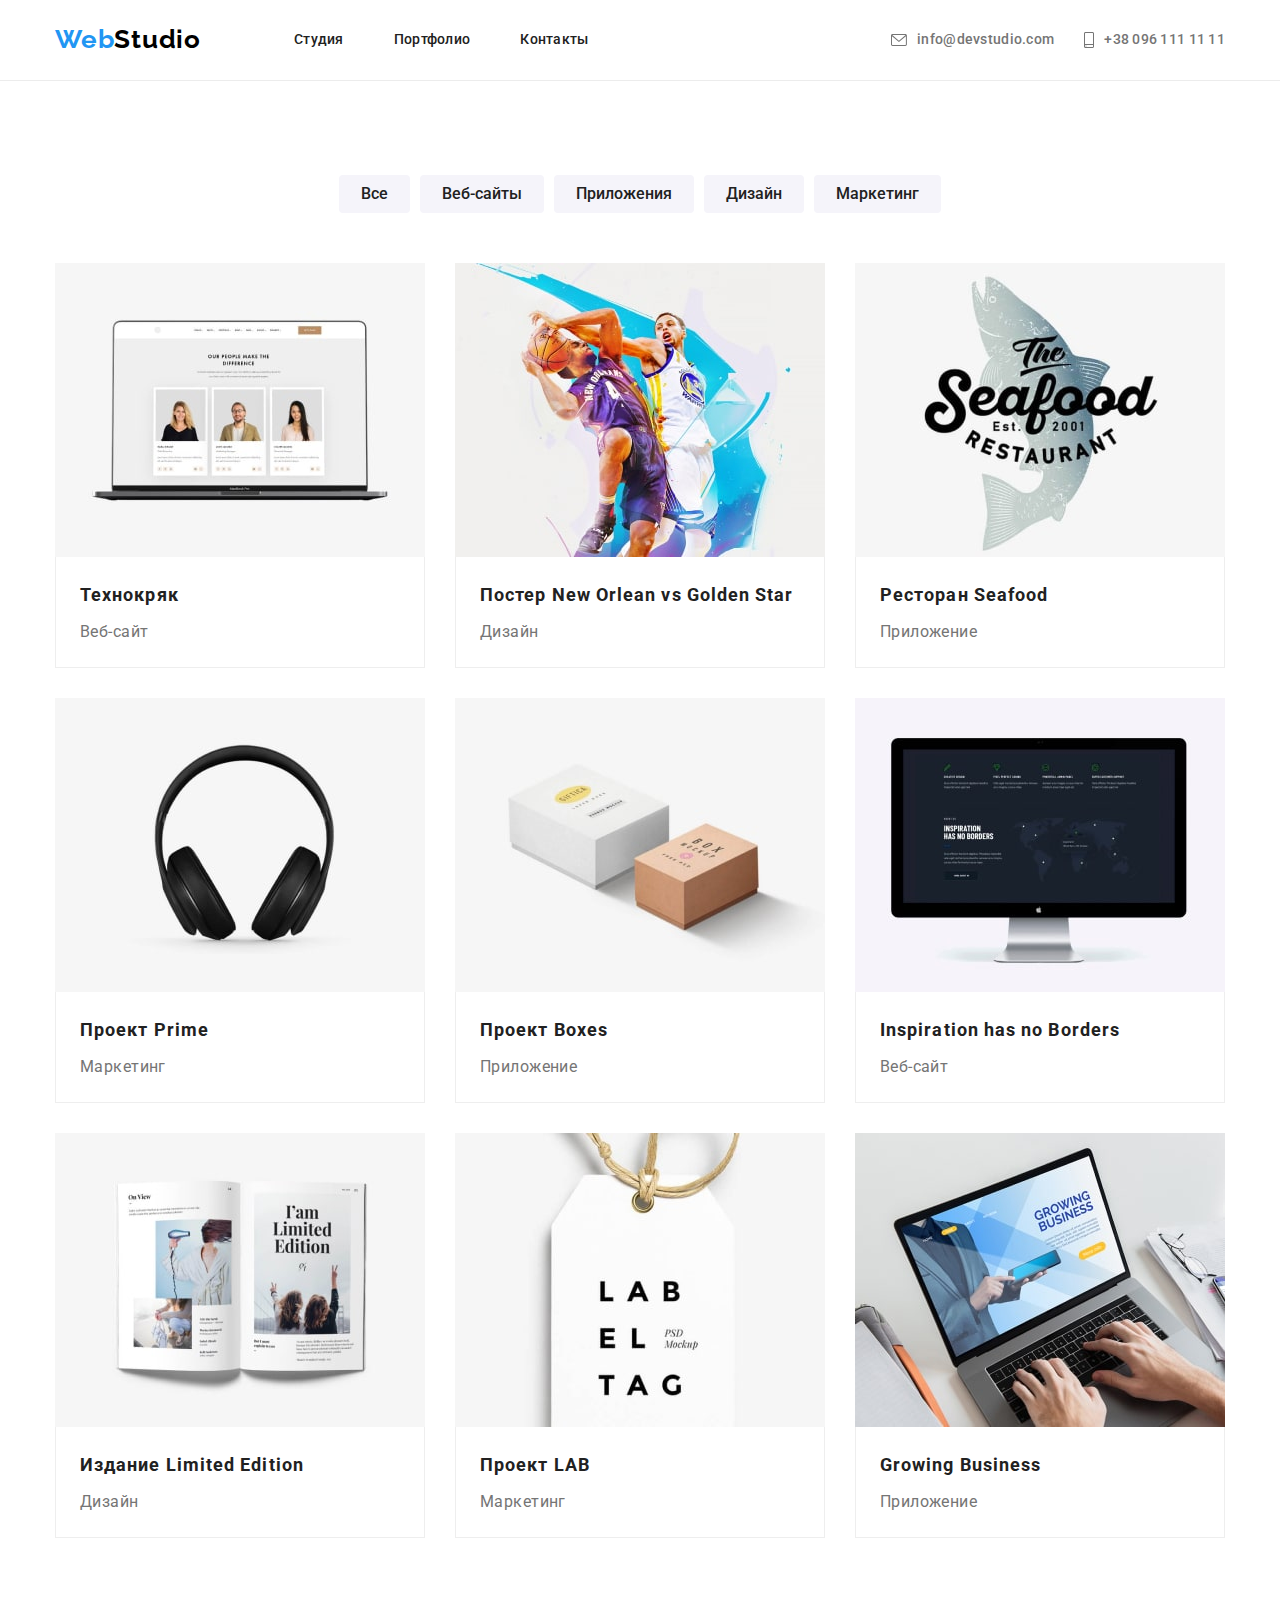
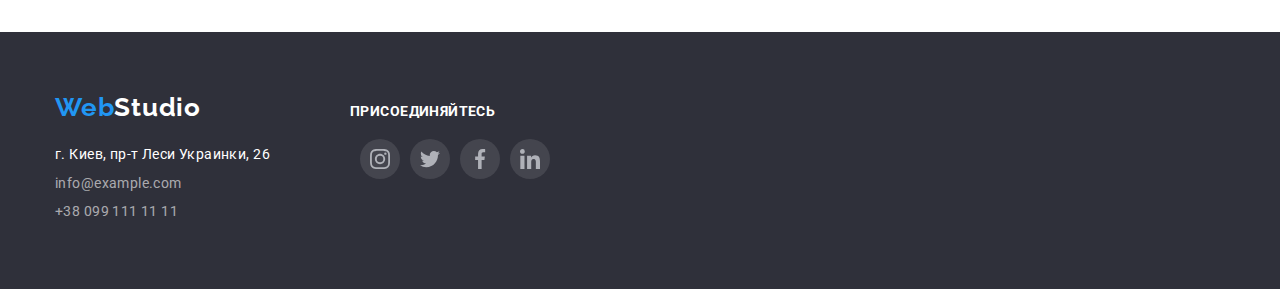
==== portfolio.html @ e2153cbf "copy project" ====
<!DOCTYPE html>
<html lang="ru">
  <head>
    <meta charset="UTF-8" />
    <meta http-equiv="X-UA-Compatible" content="IE=edge" />
    <meta name="viewport" content="width=device-width, initial-scale=1.0" />
    <link rel="preconnect" href="https://fonts.googleapis.com" />
    <link rel="preconnect" href="https://fonts.gstatic.com" crossorigin />
    <link
      href="https://fonts.googleapis.com/css2?family=Montserrat:wght@400;700&family=Raleway:wght@700&family=Roboto:wght@400;500;700;900&display=swap"
      rel="stylesheet"
    />
    <link
      rel="stylesheet"
      href="https://cdnjs.cloudflare.com/ajax/libs/modern-normalize/1.1.0/modern-normalize.min.css"
      integrity="sha512-wpPYUAdjBVSE4KJnH1VR1HeZfpl1ub8YT/NKx4PuQ5NmX2tKuGu6U/JRp5y+Y8XG2tV+wKQpNHVUX03MfMFn9Q=="
      crossorigin="anonymous"
      referrerpolicy="no-referrer"
    />
    <link rel="stylesheet" href="./css/styles.css" />
    <title>Portfolio</title>
  </head>
  <body>
    <header class="header">
      <div class="menu container">
        <!-- Logo -->
        <a class="link logo" href="./index.html"
          >Web<span class="header-logo logo-black">Studio</span></a
        >
        <nav class="nav">
          <!-- Navigation -->
          <ul class="nav-list list">
            <li class="nav-item">
              <a class="link" href="./index.html">Студия</a>
            </li>
            <li class="nav-item">
              <a class="link" href="./portfolio.html">Портфолио</a>
            </li>

            <li class="nav-item"><a class="link" href="">Контакты</a></li>
          </ul>
        </nav>
        <ul class="auth-list list">
          <!-- email -->
          <li class="auth-item">
            <a class="link" href="mailto:info@devstudio.com">
              <svg class="auth-icon" width="16" height="12">
                <use href="./images/icons/icons.svg#icon-mail"></use>
              </svg>
              info@devstudio.com</a
            >
          </li>

          <!-- Phone -->
          <li class="auth-item">
            <a class="link" href="tel:+380961111111">
              <svg class="auth-icon" width="10" height="16">
                <use href="./images/icons/icons.svg#icon-phone"></use>
              </svg>
              +38 096 111 11 11</a
            >
          </li>
        </ul>
      </div>
    </header>
    <main>
      <section class="portfolio section">
        <div class="container">
          <h1 class="visually-hidden">Портфолио</h1>
          <!-- filter -->
          <ul class="filter-list list">
            <li class="filter-item">
              <button class="filter-button" type="button">Все</button>
            </li>
            <li class="filter-item">
              <button class="filter-button" type="button">Веб-сайты</button>
            </li>
            <li class="filter-item">
              <button class="filter-button" type="button">Приложения</button>
            </li>
            <li class="filter-item">
              <button class="filter-button" type="button">Дизайн</button>
            </li>
            <li class="filter-item">
              <button class="filter-button" type="button">Маркетинг</button>
            </li>
          </ul>
          <!-- cards -->
          <ul class="portfolio-list list card-set">
            <li class="portfolio-item card-item">
              <a
                class="portfolio-link link"
                href=""
                target="_blank"
                rel="noopener nofollow noreferrer"
              >
                <img src="./images/portfolio/tehnokryak.jpg" alt="" />
                <div class="card-text">
                  <h2 class="portfolio-title title">Технокряк</h2>
                  <p>Веб-сайт</p>
                </div>
              </a>
            </li>

            <li class="portfolio-item card-item">
              <a
                class="portfolio-link link"
                href=""
                target="_blank"
                rel="noopener nofollow noreferrer"
              >
                <img src="./images/portfolio/new-orlean.jpg" alt="" />
                <div class="card-text">
                  <h2 class="portfolio-title title">Постер New Orlean vs Golden Star</h2>
                  <p>Дизайн</p>
                </div>
              </a>
            </li>

            <li class="portfolio-item card-item">
              <a
                class="portfolio-link link"
                href=""
                target="_blank"
                rel="noopener nofollow noreferrer"
              >
                <img src="./images/portfolio/seafood.jpg" alt="" />
                <div class="card-text">
                  <h2 class="portfolio-title title">Ресторан Seafood</h2>
                  <p>Приложение</p>
                </div>
              </a>
            </li>
            <li class="portfolio-item card-item">
              <a
                class="portfolio-link link"
                href=""
                target="_blank"
                rel="noopener nofollow noreferrer"
              >
                <img src="./images/portfolio/prime.jpg" alt="" />
                <div class="card-text">
                  <h2 class="portfolio-title title">Проект Prime</h2>
                  <p>Маркетинг</p>
                </div>
              </a>
            </li>

            <li class="portfolio-item card-item">
              <a
                class="portfolio-link link"
                href=""
                target="_blank"
                rel="noopener nofollow noreferrer"
              >
                <img src="./images/portfolio/boxes.jpg" alt="" />
                <div class="card-text">
                  <h2 class="portfolio-title title">Проект Boxes</h2>
                  <p>Приложение</p>
                </div>
              </a>
            </li>

            <li class="portfolio-item card-item">
              <a
                class="portfolio-link link"
                href=""
                target="_blank"
                rel="noopener nofollow noreferrer"
              >
                <img src="./images/portfolio/inspiration.jpg" alt="" />
                <div class="card-text">
                  <h2 class="portfolio-title title">Inspiration has no Borders</h2>
                  <p>Веб-сайт</p>
                </div>
              </a>
            </li>

            <li class="portfolio-item card-item">
              <a
                class="portfolio-link link"
                href=""
                target="_blank"
                rel="noopener nofollow noreferrer"
              >
                <img src="./images/portfolio/limited-edition.jpg" alt="" />
                <div class="card-text">
                  <h2 class="portfolio-title title">Издание Limited Edition</h2>
                  <p>Дизайн</p>
                </div>
              </a>
            </li>

            <li class="portfolio-item card-item">
              <a
                class="portfolio-link link"
                href=""
                target="_blank"
                rel="noopener nofollow noreferrer"
              >
                <img src="./images/portfolio/lab.jpg" alt="" />
                <div class="card-text">
                  <h2 class="portfolio-title title">Проект LAB</h2>
                  <p>Маркетинг</p>
                </div>
              </a>
            </li>

            <li class="portfolio-item card-item">
              <a
                class="portfolio-link link"
                href=""
                target="_blank"
                rel="noopener nofollow noreferrer"
              >
                <img src="./images/portfolio/growing-business.jpg" alt="" />
                <div class="card-text">
                  <h2 class="portfolio-title title">Growing Business</h2>
                  <p>Приложение</p>
                </div>
              </a>
            </li>
          </ul>
        </div>
      </section>
    </main>
    <footer class="footer">
      <div class="container footer-columns">
        <div class="adress-column">
          <!-- Logo -->
          <a class="footer-logo link logo" href="./index.html"
            >Web<span class="logo-white">Studio</span></a
          >

          <!-- Address -->
          <address class="address">
            <ul class="list address-list">
              <li class="item">
                <a
                  class="address-link link"
                  href="https://goo.gl/maps/jnasmkMAZztD2F1y9"
                  target="_blank"
                  rel="noopener nofollow noreferrer"
                  >г. Киев, пр-т Леси Украинки, 26</a
                >
              </li>
              <li class="item">
                <a class="address-link link" href="mailto:info@example.com">info@example.com</a>
              </li>
              <!-- Phone -->
              <li class="item">
                <a class="address-link link" href="tel:+380991111111">+38 099 111 11 11</a>
              </li>
            </ul>
          </address>
        </div>
        <div class="social-column">
          <h2 class="title">присоединяйтесь</h2>
          <!-- <div class="social"> -->
          <ul class="social-list list">
            <li class="item">
              <a
                class="circle"
                href="https://www.instagram.com/"
                target="_blank"
                rel="noopener noreferrer"
              >
                <svg class="social-icon">
                  <use href="./images/icons/icons.svg#icon-instagram"></use>
                </svg>
              </a>
            </li>

            <li class="item">
              <a
                class="circle"
                href="https://twitter.com/"
                target="_blank"
                rel="noopener noreferrer"
              >
                <svg class="social-icon">
                  <use href="./images/icons/icons.svg#icon-twitter"></use>
                </svg>
              </a>
            </li>

            <li class="item">
              <a
                class="circle"
                href="https://www.facebook.com/"
                target="_blank"
                rel="noopener noreferrer"
              >
                <svg class="social-icon">
                  <use href="./images/icons/icons.svg#icon-facebook"></use>
                </svg>
              </a>
            </li>

            <li class="item">
              <a
                class="circle"
                href="https://www.linkedin.com/"
                target="_blank"
                rel="noopener noreferrer"
              >
                <svg class="social-icon">
                  <use href="./images/icons/icons.svg#icon-linkedin"></use>
                </svg>
              </a>
            </li>
          </ul>
          <!-- </div> -->
        </div>
      </div>
    </footer>
  </body>
</html>
---- css/styles.css ----
*,
*::before,
*::after {
  box-sizing: border-box;
}
/* Variables */
:root {
  /* Color Palet */
  --icon-gray: #afb1b8;
  --background-white: #ffffff;
  --background-white-transperent: rgba(255, 255, 255, 0.1);
  --background-light-gray: #f5f4fa;
  --background-dark-gray: #2f303a;
  --text-black: #000000;
  --text-white: #ffffff;
  --text-gray: #757575;
  --text-dark-gray: #212121;
  --text-gray-alfa: rgba(255, 255, 255, 0.6);
  --accent: #2196f3;
  --accent-hover: #188ce8;
  --font-main: Roboto, sans-serif;
  --font-decor: Raleway, Segoe UI, sans-serif;
  --border-gray: rgba(236, 236, 236, 1);
  --card-gap: 30px;
  --shadow: 0px 1px 3px rgba(0, 0, 0, 0.12), 0px 1px 1px rgba(0, 0, 0, 0.14),
    0px 2px 1px rgba(0, 0, 0, 0.2);

  --card-shadow: 0px 1px 1px rgba(0, 0, 0, 0.12), 0px 4px 4px rgba(0, 0, 0, 0.06),
    1px 4px 6px rgba(0, 0, 0, 0.16);
}

/* Fonts Palet*/
/* 
font-family: 'Raleway';
font-style: normal;
font-weight: 700; logo

font-family: 'Roboto';
font-style: normal;
font-weight: 400; p address
font-weight: 500; link h3
font-weight: 700; button h2 h3
font-weight: 900; h1 */
/* ----------------------------------------------------------------------------------------------------------------------- */
.container {
  width: 1200px;
  padding: 0px 15px;
  margin-left: auto;
  margin-right: auto;
  /* outline: solid tomato; */
}
body {
  margin: 0px;
  background-color: var(--background-white);
  color: var(--text-gray);
  font-family: var(--font-main);
  font-weight: 400;
  font-size: 14px;
  line-height: 1.7;
  letter-spacing: 0.03em;
}
img {
  display: block;
  max-width: 100%;
}
p {
  margin-top: 0px;
  margin-bottom: 0px;
}
.section {
  padding: 94px 0px;
}
.list {
  padding: 0;
  margin: 0;
  list-style: none;
}
.link {
  text-decoration: none;
  color: inherit;
}
.title {
  margin-top: 0px;
  margin-bottom: 0px;
  color: var(--text-dark-gray);
}

.visually-hidden {
  position: absolute;
  white-space: nowrap;
  width: 1px;
  height: 1px;
  overflow: hidden;
  border: 0;
  padding: 0;
  clip: rect(0 0 0 0);
  clip-path: inset(50%);
  margin: -1px;
}

.card-set {
  display: flex;
  flex-wrap: wrap;
  margin-top: calc(-1 * var(--card-gap));
  margin-left: calc(-1 * var(--card-gap));
}
.card-item {
  margin-top: var(--card-gap);
  margin-left: var(--card-gap);
}

/* --------------------------------------------------------------------------------------------------------------------- */
/* Page Index */
/* header */

/* .nav {
} */

.header {
  font-weight: 500;
  line-height: 1.1;
  letter-spacing: 0.02em;
  border-bottom: 1px solid var(--border-gray);
}
.menu {
  display: flex;
  align-items: center;
}
.logo {
  font-family: var(--font-decor);
  font-size: 26px;
  font-weight: 700;
  line-height: 1.2;
  letter-spacing: 0.03em;
  color: var(--accent);
}
.header .logo {
  margin-right: 93px;
}
.logo-black {
  color: var(--text-black);
}
.logo:hover .logo-black,
.logo:focus .logo-black {
  color: var(--accent);
}

.nav-list {
  display: flex;
  color: var(--text-dark-gray);
}
/* .nav-item {
} */

/* Відступи пунктів навігації_________________________ */
.nav-list .nav-item + .nav-item {
  margin-left: 50px;
}
/* або так: */
/* .nav-list .nav-item:not(:last-child) {
  margin-right: 50px;
} */
/* ___________________________________________ */

.nav-list .link,
.auth-item .link {
  display: flex;
  align-items: center;
  padding-top: 32px;
  padding-bottom: 32px;
}
.nav-item .link:hover,
.nav-item .link:focus {
  color: var(--accent);
}
.auth-list {
  display: flex;
  align-items: center;
  margin-left: auto;
}
/* .auth-item .link {
  display: flex;
  align-items: center;
} */
.auth-list .auth-item + .auth-item {
  margin-left: 30px;
}
/* .auth-item {
} */
.auth-item .link:hover,
.auth-item .link:focus {
  color: var(--accent);
}
.auth-icon {
  margin-right: 10px;
  fill: currentColor;
}

/* main________________________________________________ */

.hero.section {
  padding-top: 200px;
  padding-bottom: 200px;
}
.hero {
  /* background-color: var(--background-dark-gray); */
  text-align: center;
  max-width: 1600px;
  margin-left: auto;
  margin-right: auto;
  background-image: linear-gradient(to right, rgba(47, 48, 58, 0.4), rgba(47, 48, 58, 0.4)),
    url(../images/backgrounds/header-background.jpg);
  background-repeat: no-repeat;
  background-size: cover;
  background-position: center;
}
.hero-title {
  width: 696px;
  margin-top: 0px;
  margin-bottom: 30px;
  margin-right: auto;
  margin-left: auto;

  font-weight: 900;
  font-size: 44px;
  line-height: 1.36;
  letter-spacing: 0.06em;
  text-transform: uppercase;
  color: var(--text-white);
}
.hero-button {
  display: inline-block;
  min-width: 200px;
  min-height: 50px;
  padding: 10px 32px;

  text-align: center;
  font-weight: 700;
  font-size: 16px;
  line-height: 1.9;
  letter-spacing: 0.06em;

  color: var(--text-white);
  background-color: var(--accent);
  border: 1px solid transparent;
  border-radius: 4px;
}
.hero-button:hover,
.hero-button:focus {
  background-color: var(--accent-hover);
}

/* specifics________________________________________________ */

.specifics {
  padding-bottom: 0px;
}
.specifics-title {
  margin-bottom: 10px;

  font-weight: 700;
  font-size: 14px;
  line-height: 1.1;
  text-transform: uppercase;
}
.specifics-item {
  flex-basis: calc(100% / 4 - var(--card-gap));
}
.section-title {
  margin-bottom: 50px;
  font-weight: 700;
  font-size: 36px;
  line-height: 1.2;
  text-align: center;
  letter-spacing: 0.03em;
}
.preview .item {
  flex-basis: calc(100% / 3 - var(--card-gap));
}
.specifics-icon {
  display: flex;
  justify-content: center;
  align-items: center;
  height: 120px;
  background-color: var(--background-light-gray);
  margin-bottom: 30px;
}

.spec-svg {
  width: 70px;
  height: 70px;
}
/* team __________________________________________*/
.team {
  background-color: var(--background-light-gray);
}
/* .team-title {
} */
/* .team-list {

} */
.team-list > .item {
  display: block;
  background-color: var(--background-white);
  box-shadow: var(--shadow);
  border-radius: 0px 0px 4px 4px;
  width: calc(100% / 4 - var(--card-gap));
}

.team-list .photo {
  margin-bottom: 20px;
}
.team-worker {
  margin-bottom: 10px;
}
.team-worker,
.team-description {
  font-weight: 500;
  font-size: 16px;
  line-height: 1.1875;
  text-align: center;
}
.team-description {
  margin-bottom: 16px;
}
.team-list .card-text {
  padding: 30px;
}

/* .social {
  outline: 1px solid orange;
} */
.circle {
  display: flex;
  justify-content: center;
  align-items: center;
  width: 40px;
  height: 40px;
  /* background-color: teal; */
  border-radius: 50%;
}
.social-list {
  display: flex;
  justify-content: space-between;
}
.circle:hover,
.circle:focus {
  background-color: var(--accent);
}
.social-icon {
  width: 20px;
  height: 20px;
  fill: var(--icon-gray);
}
.circle:hover .social-icon,
.circle:focus .social-icon {
  fill: var(--background-white);
}

/* Clients_____________________________________ */
.company-list {
  display: flex;
}

.company-item {
  flex-basis: calc(100% / 6 - var(--card-gap));
}

.company-link {
  display: flex;
  justify-content: center;
  align-items: center;
  height: 92px;
  border: 1px solid var(--icon-gray);
  border-radius: 4px;
}
.company-icon {
  width: 106px;
  height: 60px;
  fill: var(--icon-gray);
}
.company-link:hover,
.company-link:focus {
  border: 1px solid var(--accent);
}
.company-link:hover .company-icon,
.company-link:focus .company-icon {
  fill: var(--accent);
}

/* footer______________________________________ */
.footer-columns {
  display: flex;
  align-items: baseline;
}
.adress-column {
  /* background-color: teal; */
  margin-right: 70px;
}

.footer .social-list {
  margin-left: 10px;
}

.footer .item:not(:last-child) {
  margin-right: 10px;
}

.footer .circle {
  background-color: var(--background-white-transperent);
}

.footer .circle:hover,
.footer .circle:focus {
  background-color: var(--accent);
}
.social-column .title {
  color: var(--text-white);
  text-transform: uppercase;
  margin-bottom: 20px;

  font-size: 14px;
  line-height: 1.1428;
  letter-spacing: 0.03em;
}

.footer {
  padding-top: 60px;
  padding-bottom: 60px;
  background-color: var(--background-dark-gray);
}
.footer-logo {
  display: block;
  margin-bottom: 20px;
}
.logo-white {
  color: var(--text-white);
}
.logo:hover .logo-white,
.logo:focus .logo-white {
  color: var(--accent);
}
.address {
  font-style: inherit;
}
/* .address-list {
} */
.address-link {
  color: var(--text-gray-alfa);
}
.address-link[target='_blank'] {
  color: var(--text-white);
}
.address-link:hover,
.address-link:focus {
  color: var(--accent);
}
.address-list > .item {
  display: block;
  margin-bottom: 5px;
}
.address-link > .item:not(:last-child) {
}

/* _____Page Portfolio______________________________________________________________ */
/* .portfolio {
} */
/* filter */

.filter-list {
  display: flex;
  justify-content: center;
  margin-bottom: 50px;
}
/* .filter-item {
} */
.filter-list .filter-item:not(:last-child) {
  margin-right: 10px;
}

/* .nav-list .nav-item:not(:last-child) {
  margin-right: 50px;
} */
.filter-button {
  font-family: var(--font-main);
  font-weight: 500;
  font-size: 16px;
  line-height: 1.6;
  text-align: center;

  color: var(--text-dark-gray);
  background-color: var(--background-light-gray);
  border: none;
  border-radius: 4px;
  padding: 6px 22px;
}

.filter-button:hover,
.filter-button:focus {
  color: var(--text-white);
  background-color: var(--accent);
  box-shadow: 0px 3px 1px rgba(0, 0, 0, 0.1), 0px 1px 2px rgba(0, 0, 0, 0.08),
    0px 2px 2px rgba(0, 0, 0, 0.12);
}

/* Portfolio__________________________________________ */
/* .portfolio-list {
} */
.portfolio-item {
  background-color: var(--background-white);
  width: calc(100% / 3 - var(--card-gap));
}
.portfolio-link {
  display: flex;
  flex-direction: column;
}
.portfolio-link:hover,
.portfolio-link:focus {
  box-shadow: var(--card-shadow);
}

.portfolio-item p {
  font-size: 16px;
  line-height: 1.875;
  margin-bottom: 0px;
  margin-top: 0px;
}
.portfolio-title {
  font-weight: 700;
  font-size: 18px;
  line-height: 2;
  letter-spacing: 0.06em;
  color: var(--text-dark-gray);
  margin-bottom: 4px;
}

.portfolio-list .card-text {
  padding: 20px 24px;
  border-right: 1px solid #eeeeee;
  border-bottom: 1px solid #eeeeee;
  border-left: 1px solid #eeeeee;
}
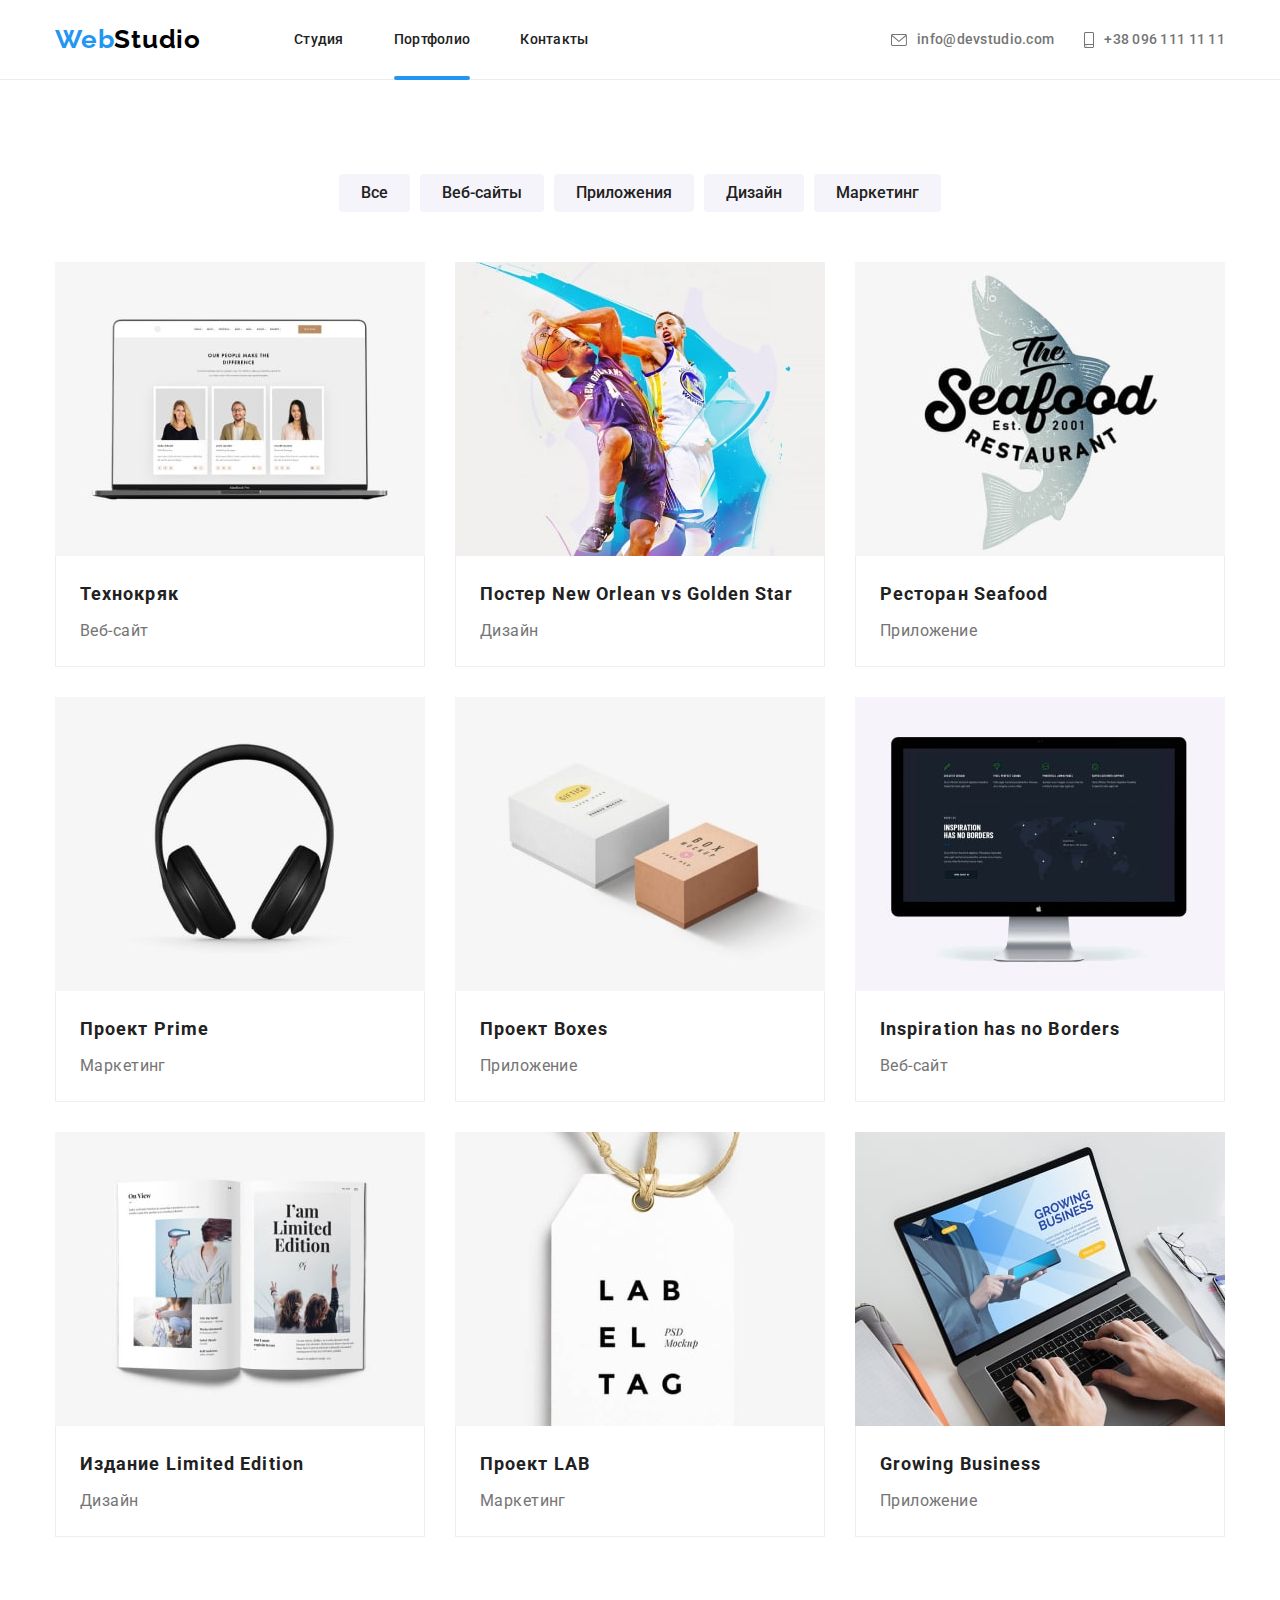
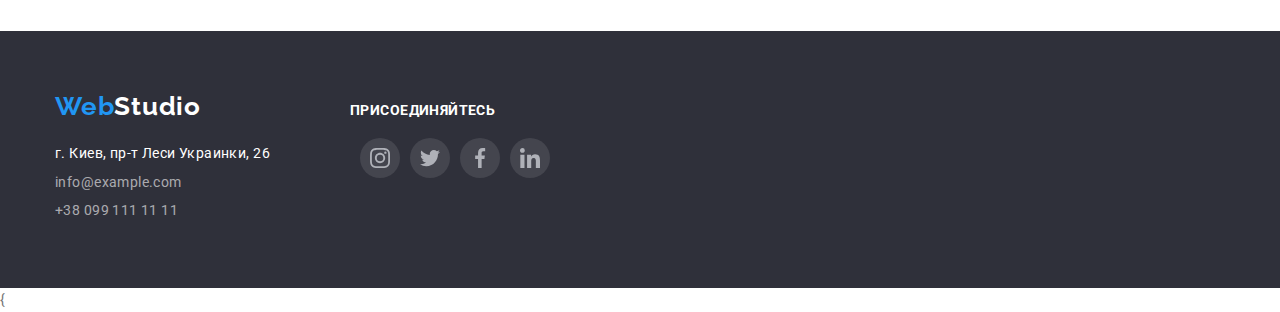
==== commit 2d42db28: "add modal window" ====
--- a/portfolio.html
+++ b/portfolio.html
@@ -21,7 +21,7 @@
     <title>Portfolio</title>
   </head>
   <body>
-    <header class="header">
+    <header class="header page-header">
       <div class="menu container">
         <!-- Logo -->
         <a class="link logo" href="./index.html"
@@ -34,7 +34,7 @@
               <a class="link" href="./index.html">Студия</a>
             </li>
             <li class="nav-item">
-              <a class="link" href="./portfolio.html">Портфолио</a>
+              <a class="link current" href="./portfolio.html">Портфолио</a>
             </li>
 
             <li class="nav-item"><a class="link" href="">Контакты</a></li>
@@ -94,7 +94,16 @@
                 target="_blank"
                 rel="noopener nofollow noreferrer"
               >
-                <img src="./images/portfolio/tehnokryak.jpg" alt="" />
+                <div class="portfolio-thumb">
+                  <img src="./images/portfolio/tehnokryak.jpg" alt="" />
+                  <div class="portfolio-overlay">
+                    <p class="portfolio-description">
+                      Ресурс предлагает комплексные предложения с разным уровнем функционала и
+                      сервисов. Все это позволит посетителю получить исчерпывающие сведения о
+                      компании или частном лице.
+                    </p>
+                  </div>
+                </div>
                 <div class="card-text">
                   <h2 class="portfolio-title title">Технокряк</h2>
                   <p>Веб-сайт</p>
@@ -109,7 +118,16 @@
                 target="_blank"
                 rel="noopener nofollow noreferrer"
               >
-                <img src="./images/portfolio/new-orlean.jpg" alt="" />
+                <div class="portfolio-thumb">
+                  <img src="./images/portfolio/new-orlean.jpg" alt="" />
+                  <div class="portfolio-overlay">
+                    <p class="portfolio-description">
+                      Ресурс предлагает комплексные предложения с разным уровнем функционала и
+                      сервисов. Все это позволит посетителю получить исчерпывающие сведения о
+                      компании или частном лице.
+                    </p>
+                  </div>
+                </div>
                 <div class="card-text">
                   <h2 class="portfolio-title title">Постер New Orlean vs Golden Star</h2>
                   <p>Дизайн</p>
@@ -124,7 +142,17 @@
                 target="_blank"
                 rel="noopener nofollow noreferrer"
               >
-                <img src="./images/portfolio/seafood.jpg" alt="" />
+                <div class="portfolio-thumb">
+                  <img src="./images/portfolio/seafood.jpg" alt="" />
+                  <div class="portfolio-overlay">
+                    <p class="portfolio-description">
+                      Ресурс предлагает комплексные предложения с разным уровнем функционала и
+                      сервисов. Все это позволит посетителю получить исчерпывающие сведения о
+                      компании или частном лице.
+                    </p>
+                  </div>
+                </div>
+
                 <div class="card-text">
                   <h2 class="portfolio-title title">Ресторан Seafood</h2>
                   <p>Приложение</p>
@@ -138,7 +166,16 @@
                 target="_blank"
                 rel="noopener nofollow noreferrer"
               >
-                <img src="./images/portfolio/prime.jpg" alt="" />
+                <div class="portfolio-thumb">
+                  <img src="./images/portfolio/prime.jpg" alt="" />
+                  <div class="portfolio-overlay">
+                    <p class="portfolio-description">
+                      Ресурс предлагает комплексные предложения с разным уровнем функционала и
+                      сервисов. Все это позволит посетителю получить исчерпывающие сведения о
+                      компании или частном лице.
+                    </p>
+                  </div>
+                </div>
                 <div class="card-text">
                   <h2 class="portfolio-title title">Проект Prime</h2>
                   <p>Маркетинг</p>
@@ -153,7 +190,17 @@
                 target="_blank"
                 rel="noopener nofollow noreferrer"
               >
-                <img src="./images/portfolio/boxes.jpg" alt="" />
+                <div class="portfolio-thumb">
+                  <img src="./images/portfolio/boxes.jpg" alt="" />
+                  <div class="portfolio-overlay">
+                    <p class="portfolio-description">
+                      Ресурс предлагает комплексные предложения с разным уровнем функционала и
+                      сервисов. Все это позволит посетителю получить исчерпывающие сведения о
+                      компании или частном лице.
+                    </p>
+                  </div>
+                </div>
+
                 <div class="card-text">
                   <h2 class="portfolio-title title">Проект Boxes</h2>
                   <p>Приложение</p>
@@ -168,7 +215,16 @@
                 target="_blank"
                 rel="noopener nofollow noreferrer"
               >
-                <img src="./images/portfolio/inspiration.jpg" alt="" />
+                <div class="portfolio-thumb">
+                  <img src="./images/portfolio/inspiration.jpg" alt="" />
+                  <div class="portfolio-overlay">
+                    <p class="portfolio-description">
+                      Ресурс предлагает комплексные предложения с разным уровнем функционала и
+                      сервисов. Все это позволит посетителю получить исчерпывающие сведения о
+                      компании или частном лице.
+                    </p>
+                  </div>
+                </div>
                 <div class="card-text">
                   <h2 class="portfolio-title title">Inspiration has no Borders</h2>
                   <p>Веб-сайт</p>
@@ -183,7 +239,16 @@
                 target="_blank"
                 rel="noopener nofollow noreferrer"
               >
-                <img src="./images/portfolio/limited-edition.jpg" alt="" />
+                <div class="portfolio-thumb">
+                  <img src="./images/portfolio/limited-edition.jpg" alt="" />
+                  <div class="portfolio-overlay">
+                    <p class="portfolio-description">
+                      Ресурс предлагает комплексные предложения с разным уровнем функционала и
+                      сервисов. Все это позволит посетителю получить исчерпывающие сведения о
+                      компании или частном лице.
+                    </p>
+                  </div>
+                </div>
                 <div class="card-text">
                   <h2 class="portfolio-title title">Издание Limited Edition</h2>
                   <p>Дизайн</p>
@@ -198,7 +263,16 @@
                 target="_blank"
                 rel="noopener nofollow noreferrer"
               >
-                <img src="./images/portfolio/lab.jpg" alt="" />
+                <div class="portfolio-thumb">
+                  <img src="./images/portfolio/lab.jpg" alt="" />
+                  <div class="portfolio-overlay">
+                    <p class="portfolio-description">
+                      Ресурс предлагает комплексные предложения с разным уровнем функционала и
+                      сервисов. Все это позволит посетителю получить исчерпывающие сведения о
+                      компании или частном лице.
+                    </p>
+                  </div>
+                </div>
                 <div class="card-text">
                   <h2 class="portfolio-title title">Проект LAB</h2>
                   <p>Маркетинг</p>
@@ -213,7 +287,16 @@
                 target="_blank"
                 rel="noopener nofollow noreferrer"
               >
-                <img src="./images/portfolio/growing-business.jpg" alt="" />
+                <div class="portfolio-thumb">
+                  <img src="./images/portfolio/growing-business.jpg" alt="" />
+                  <div class="portfolio-overlay">
+                    <p class="portfolio-description">
+                      Ресурс предлагает комплексные предложения с разным уровнем функционала и
+                      сервисов. Все это позволит посетителю получить исчерпывающие сведения о
+                      компании или частном лице.
+                    </p>
+                  </div>
+                </div>
                 <div class="card-text">
                   <h2 class="portfolio-title title">Growing Business</h2>
                   <p>Приложение</p>
@@ -314,5 +397,18 @@
         </div>
       </div>
     </footer>
+    {
+
+    <script>
+      <!-- Виводить значення висоти хедера у консоль -->
+      <!-- console.log(document.querySelector('.header').getBoundingClientRect().height); -->
+
+      <!-- Скрипт бере висоту у хедера і приміняє її на паддінг боді -->
+      const { height: pageHeaderHeight } = document
+        .querySelector('.header')
+        .getBoundingClientRect();
+
+      document.body.style.paddingTop = `${pageHeaderHeight}px`;
+    </script>
   </body>
 </html>
--- a/css/styles.css
+++ b/css/styles.css
@@ -9,6 +9,7 @@
   --icon-gray: #afb1b8;
   --background-white: #ffffff;
   --background-white-transperent: rgba(255, 255, 255, 0.1);
+  --background-grey-transparent: rgba(47, 48, 58, 0.8);
   --background-light-gray: #f5f4fa;
   --background-dark-gray: #2f303a;
   --text-black: #000000;
@@ -18,6 +19,7 @@
   --text-gray-alfa: rgba(255, 255, 255, 0.6);
   --accent: #2196f3;
   --accent-hover: #188ce8;
+  --accent-transparent: rgba(33, 150, 243, 0.9);
   --font-main: Roboto, sans-serif;
   --font-decor: Raleway, Segoe UI, sans-serif;
   --border-gray: rgba(236, 236, 236, 1);
@@ -109,18 +111,78 @@
   margin-left: var(--card-gap);
 }
 
-/* --------------------------------------------------------------------------------------------------------------------- */
-/* Page Index */
-/* header */
-
-/* .nav {
-} */
+/* _________________________________Modal Window______________________________ */
+.backdrop {
+  position: fixed;
+  top: 0;
+  left: 0;
+  z-index: 2;
+
+  width: 100%;
+  height: 100%;
+  background-color: rgba(0, 0, 0, 0.2);
+}
+
+.backdrop.is-hidden {
+  opacity: 0;
+  pointer-events: none;
+}
+
+.modal {
+  position: absolute;
+  top: 50%;
+  left: 50%;
+  transform: translate(-50%, -50%);
+
+  min-width: 528px;
+  min-height: 581px;
+  background-color: var(--background-white);
+  border-radius: 4px;
+}
+
+.close-button {
+  position: absolute;
+  top: 8px;
+  right: 8px;
+
+  width: 30px;
+  height: 30px;
+  border-radius: 50%;
+
+  display: flex;
+  justify-content: center;
+  align-items: center;
+
+  background: var(--background-white);
+  border: 1px solid rgba(0, 0, 0, 0.1);
+}
+
+.close-button:hover {
+  box-shadow: 0px 1px 3px rgba(0, 0, 0, 0.12), 0px 1px 1px rgba(0, 0, 0, 0.14),
+    0px 2px 1px rgba(0, 0, 0, 0.2);
+}
+
+.icon-close {
+  width: 18px;
+  height: 18px;
+}
+/* ____________________________________________________________________________________ */
+/* Page Index_________________________________________________________ */
+/* header_____________________________________________________________ */
 
 .header {
   font-weight: 500;
   line-height: 1.1;
   letter-spacing: 0.02em;
   border-bottom: 1px solid var(--border-gray);
+  background-color: var(--background-white);
+
+  position: fixed;
+  top: 0;
+  left: 0;
+
+  width: 100%;
+  z-index: 1;
 }
 .menu {
   display: flex;
@@ -149,12 +211,25 @@
   display: flex;
   color: var(--text-dark-gray);
 }
-/* .nav-item {
-} */
 
 /* Відступи пунктів навігації_________________________ */
 .nav-list .nav-item + .nav-item {
   margin-left: 50px;
+}
+.nav-item {
+  display: flex;
+  flex-wrap: wrap;
+  position: relative;
+}
+.link.current::after {
+  content: ' ';
+  background-color: var(--accent);
+  height: 4px;
+  width: 100%;
+  border-radius: 2px;
+  position: absolute;
+  left: 0;
+  bottom: -1px;
 }
 /* або так: */
 /* .nav-list .nav-item:not(:last-child) {
@@ -167,7 +242,7 @@
   display: flex;
   align-items: center;
   padding-top: 32px;
-  padding-bottom: 32px;
+  padding-bottom: 31px;
 }
 .nav-item .link:hover,
 .nav-item .link:focus {
@@ -196,7 +271,7 @@
   fill: currentColor;
 }
 
-/* main________________________________________________ */
+/* Main________________________________________________ */
 
 .hero.section {
   padding-top: 200px;
@@ -274,9 +349,7 @@
   text-align: center;
   letter-spacing: 0.03em;
 }
-.preview .item {
-  flex-basis: calc(100% / 3 - var(--card-gap));
-}
+
 .specifics-icon {
   display: flex;
   justify-content: center;
@@ -290,15 +363,40 @@
   width: 70px;
   height: 70px;
 }
+
+/* Whot we do____________________________________ */
+.preview .item {
+  flex-basis: calc(100% / 3 - var(--card-gap));
+}
+.preview-thumb {
+  position: relative;
+}
+
+.preview-title {
+  font-weight: 700;
+  font-size: 14px;
+  line-height: 1.1428;
+  text-align: center;
+  letter-spacing: 0.03em;
+  text-transform: uppercase;
+
+  color: var(--text-white);
+  background-color: var(--background-grey-transparent);
+
+  display: inline-block;
+  width: 100%;
+  padding: 27px 0px;
+
+  position: absolute;
+  bottom: 0px;
+  left: 0px;
+}
+
 /* team __________________________________________*/
 .team {
   background-color: var(--background-light-gray);
 }
-/* .team-title {
-} */
-/* .team-list {
-
-} */
+
 .team-list > .item {
   display: block;
   background-color: var(--background-white);
@@ -310,9 +408,11 @@
 .team-list .photo {
   margin-bottom: 20px;
 }
+
 .team-worker {
   margin-bottom: 10px;
 }
+
 .team-worker,
 .team-description {
   font-weight: 500;
@@ -320,16 +420,15 @@
   line-height: 1.1875;
   text-align: center;
 }
+
 .team-description {
   margin-bottom: 16px;
 }
+
 .team-list .card-text {
   padding: 30px;
 }
 
-/* .social {
-  outline: 1px solid orange;
-} */
 .circle {
   display: flex;
   justify-content: center;
@@ -379,10 +478,12 @@
   height: 60px;
   fill: var(--icon-gray);
 }
+
 .company-link:hover,
 .company-link:focus {
   border: 1px solid var(--accent);
 }
+
 .company-link:hover .company-icon,
 .company-link:focus .company-icon {
   fill: var(--accent);
@@ -393,6 +494,7 @@
   display: flex;
   align-items: baseline;
 }
+
 .adress-column {
   /* background-color: teal; */
   margin-right: 70px;
@@ -414,6 +516,7 @@
 .footer .circle:focus {
   background-color: var(--accent);
 }
+
 .social-column .title {
   color: var(--text-white);
   text-transform: uppercase;
@@ -429,58 +532,57 @@
   padding-bottom: 60px;
   background-color: var(--background-dark-gray);
 }
+
 .footer-logo {
   display: block;
   margin-bottom: 20px;
 }
+
 .logo-white {
   color: var(--text-white);
 }
+
 .logo:hover .logo-white,
 .logo:focus .logo-white {
   color: var(--accent);
 }
+
 .address {
   font-style: inherit;
 }
-/* .address-list {
-} */
+
 .address-link {
   color: var(--text-gray-alfa);
 }
+
 .address-link[target='_blank'] {
   color: var(--text-white);
 }
+
 .address-link:hover,
 .address-link:focus {
   color: var(--accent);
 }
+
 .address-list > .item {
   display: block;
   margin-bottom: 5px;
 }
-.address-link > .item:not(:last-child) {
-}
-
-/* _____Page Portfolio______________________________________________________________ */
-/* .portfolio {
-} */
-/* filter */
+
+/* ___________________________Page Portfolio_____________________________________ */
+
+/* filter ______________________________________*/
 
 .filter-list {
   display: flex;
   justify-content: center;
   margin-bottom: 50px;
 }
-/* .filter-item {
-} */
+
 .filter-list .filter-item:not(:last-child) {
   margin-right: 10px;
 }
 
-/* .nav-list .nav-item:not(:last-child) {
-  margin-right: 50px;
-} */
 .filter-button {
   font-family: var(--font-main);
   font-weight: 500;
@@ -504,8 +606,7 @@
 }
 
 /* Portfolio__________________________________________ */
-/* .portfolio-list {
-} */
+
 .portfolio-item {
   background-color: var(--background-white);
   width: calc(100% / 3 - var(--card-gap));
@@ -540,3 +641,34 @@
   border-bottom: 1px solid #eeeeee;
   border-left: 1px solid #eeeeee;
 }
+
+.portfolio-thumb {
+  position: relative;
+  overflow: hidden;
+}
+
+.portfolio-overlay {
+  /* geometry */
+  width: 100%;
+  height: 100%;
+  background-color: var(--accent-transparent);
+
+  /* position */
+  position: absolute;
+  bottom: 0;
+  left: 0;
+
+  /* animation */
+  transition: 250ms transform linear;
+  transform: translateY(100%);
+}
+.portfolio-description {
+  font-size: 18px;
+  line-height: 1.56;
+  letter-spacing: 0.03em;
+  color: var(--text-white);
+  padding: 63px 24px;
+}
+.portfolio-link:hover .portfolio-overlay {
+  transform: translateY(0%);
+}
